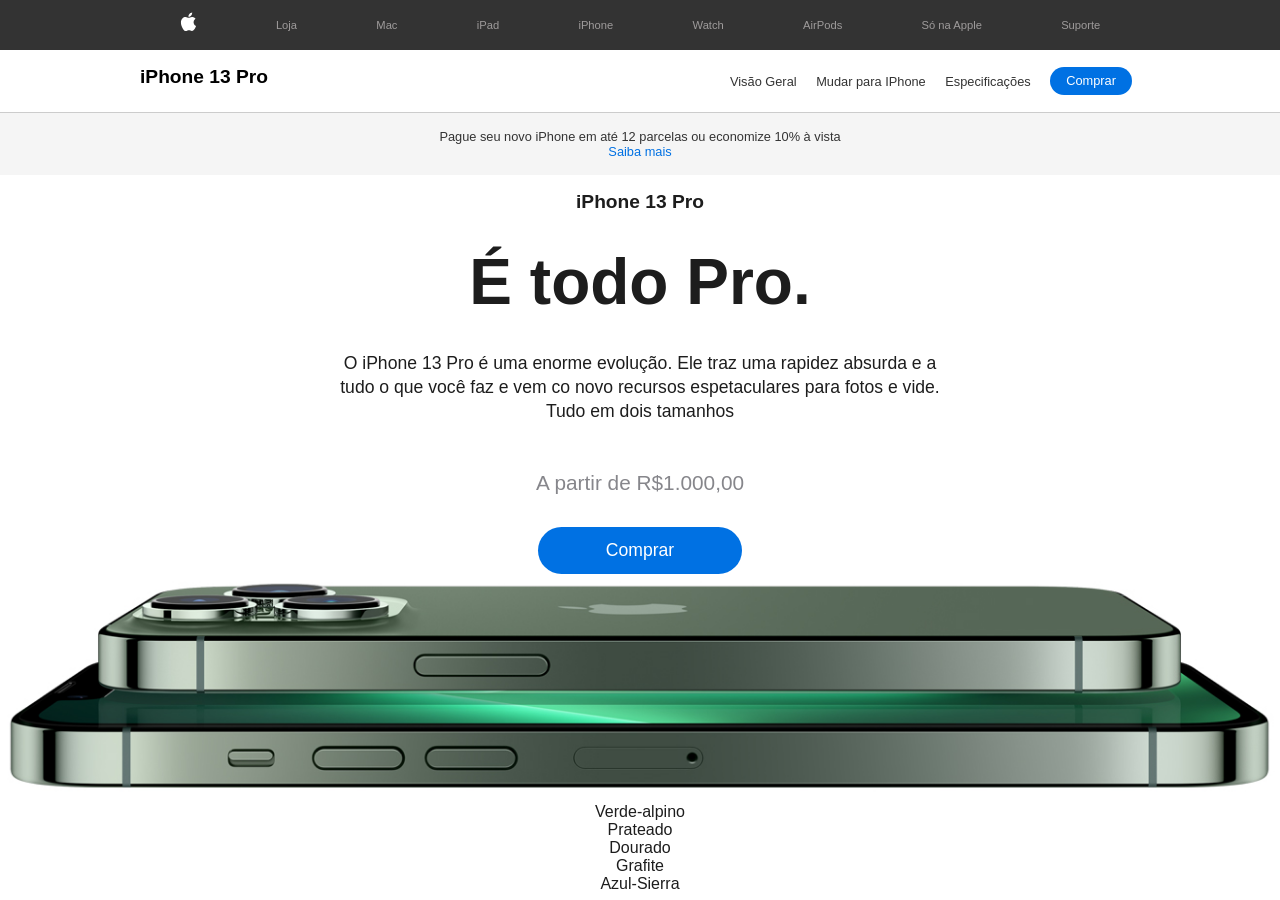
==== 14_proj/index.html @ 93173f79 "aula 24-11-2023" ====
<!DOCTYPE html>
<html lang="en">

<head>
    <meta charset="UTF-8">
    <meta name="viewport" content="width=device-width, initial-scale=1.0">
    <link rel="stylesheet" href="./css/style.css">
    <scrip src="./js/main.js" defer></scrip>
    <title>iPhone</title>
</head>

<body>
    <header>
        <nav>
            <ul id="navbar">
                <li id="logo">
                    <a href="#">
                        <img src="./img/logo_apple.svg">
                    </a>
                </li>
                <li>
                    <a href="#">Loja</a>
                </li>
                <li>
                    <a href="#">Mac</a>
                </li>
                <li>
                    <a href="#">iPad</a>
                </li>
                <li>
                    <a href="#">iPhone</a>
                </li>
                <li>
                    <a href="#">Watch</a>
                </li>
                <li>
                    <a href="#">AirPods</a>
                </li>
                <li>
                    <a href="#">Só na Apple</a>
                </li>
                <li>
                    <a href="#">Suporte</a>
                </li>
            </ul>
        </nav>
        <div id="bottom-header">
            <div id="bottom-header-inner">
                <h3>iPhone 13 Pro</h3>
                <div id="bottom-header-links">
                    <a href="#">Visão Geral</a>
                    <a href="#">Mudar para IPhone</a>
                    <a href="#">Especificações</a>
                    <a href="#" class="btn">Comprar</a>
                </div>
            </div>
        </div>
    </header>
    <div id="ribbon">
        <p>Pague seu novo iPhone em até 12 parcelas ou economize 10% à vista</p>
        <a href="#">Saiba mais</a>
    </div>
    <main id="main-content">
        <h1 id="title">iPhone 13 Pro</h1>
        <p id="subtitle">É todo Pro.</p>
        <p id="description">
            O iPhone 13 Pro é uma enorme evolução. Ele traz uma rapidez absurda e a tudo o que você faz e vem co novo
            recursos espetaculares para fotos e vide. Tudo em dois tamanhos
        </p>
        <p id="price"> A partir de R$1.000,00

        </p>
        <a href="#" class="btn"> Comprar</a>
        <img id="product-image" src="./img/iphone_green.jpg" alt="Iphone 13">
        <div id="image-picker">
            <ul>
                <li id="green">
                    <span class="color selected"></span>
                    <span class="description">Verde-alpino</span>
                </li>
                <li id="silver">
                    <span class="color"></span>
                    <span class="description">Prateado</span>
                </li>
                <li id="golden">
                    <span class="color"></span>
                    <span class="description">Dourado</span>
                </li>
                <li id="grafite">
                    <span class="color"></span>
                    <span class="description">Grafite</span>
                </li>
                <li id="blue">
                    <span class="color"></span>
                    <span class="description">Azul-Sierra</span>
                </li>
            </ul>
        </div>

    </main>
</body>

</html>
---- 14_proj/css/style.css ----
* {
    margin: 0;
    padding: 0;
    font-family: Verdana, Geneva, Tahoma, sans-serif;
}

ul {
    list-style: none;
}

a {
    text-decoration: none;
}

/* Navbar */

header nav{
    background-color: #333;
}

#navbar {
    display: flex;
    justify-content: space-around;
    align-items: center;
    font-size: 0.7rem;
    padding: 0 1rem;
    max-width: 1000px;
    margin: 0 auto;
}

#navbar a{
    color: #9e9b9b;
    transform: 4s;
}

#navbar a:hover{
    color:rgb(255, 255, 255);
}

#bottom-header{
    font-size: 0.8rem;
    padding: 1rem;
    border-bottom: 1px solid #ccc;
}
#bottom-header h3{
    font-size: 1.2rem;
}

#bottom-header a{
    color: #333;
}
#bottom-header-inner {
    max-width: 1000px;
    margin: 0 auto;
    display: flex;
    justify-content: space-between;
    align-items: center;
    

}
#bottom-header-inner .btn,
.btn{
    background:#0071e3;
    color:#ffff;
    border-radius: 10rem;
    padding: 0.4rem 1rem;
}
#bottom-header-inner h3{
    margin-bottom: 0.5rem;
}

#bottom-header-inner a{
    margin: 0 0.5rem;
}

/* Conteudo */

#ribbon{
    background-color: #f5f5f5;
    text-align: center;
    padding: 1rem;
    color:#333;
    font-size: 0.8rem;
}

#ribbon a{
    color:#0071e3;
}

#main-content{
    text-align: center;
    color:#1d1d1d;
    display: flex;
    flex-direction: column;
    justify-content: center;
}

#main-content #title{
    margin:1rem;
    font-size: 1.2rem;
}

#main-content #subtitle{
    margin:1rem;
    font-size: 4rem;
    font-weight:bolder;
}

#main-content #description{
    max-width: 600px;
    margin: 1rem auto;
    font-size: 1.1rem;
    line-height: 1.5rem;
}

#main-content #price{
    color:#86868b;
    font-size: 1.3rem;
    margin: 2rem;
}

#main-content .btn{
    font-size: 1.1rem;
    padding: 0.8rem 1.4rem;
    align-self: center;
    width: 10rem;
}

#main-content #product-image{

}
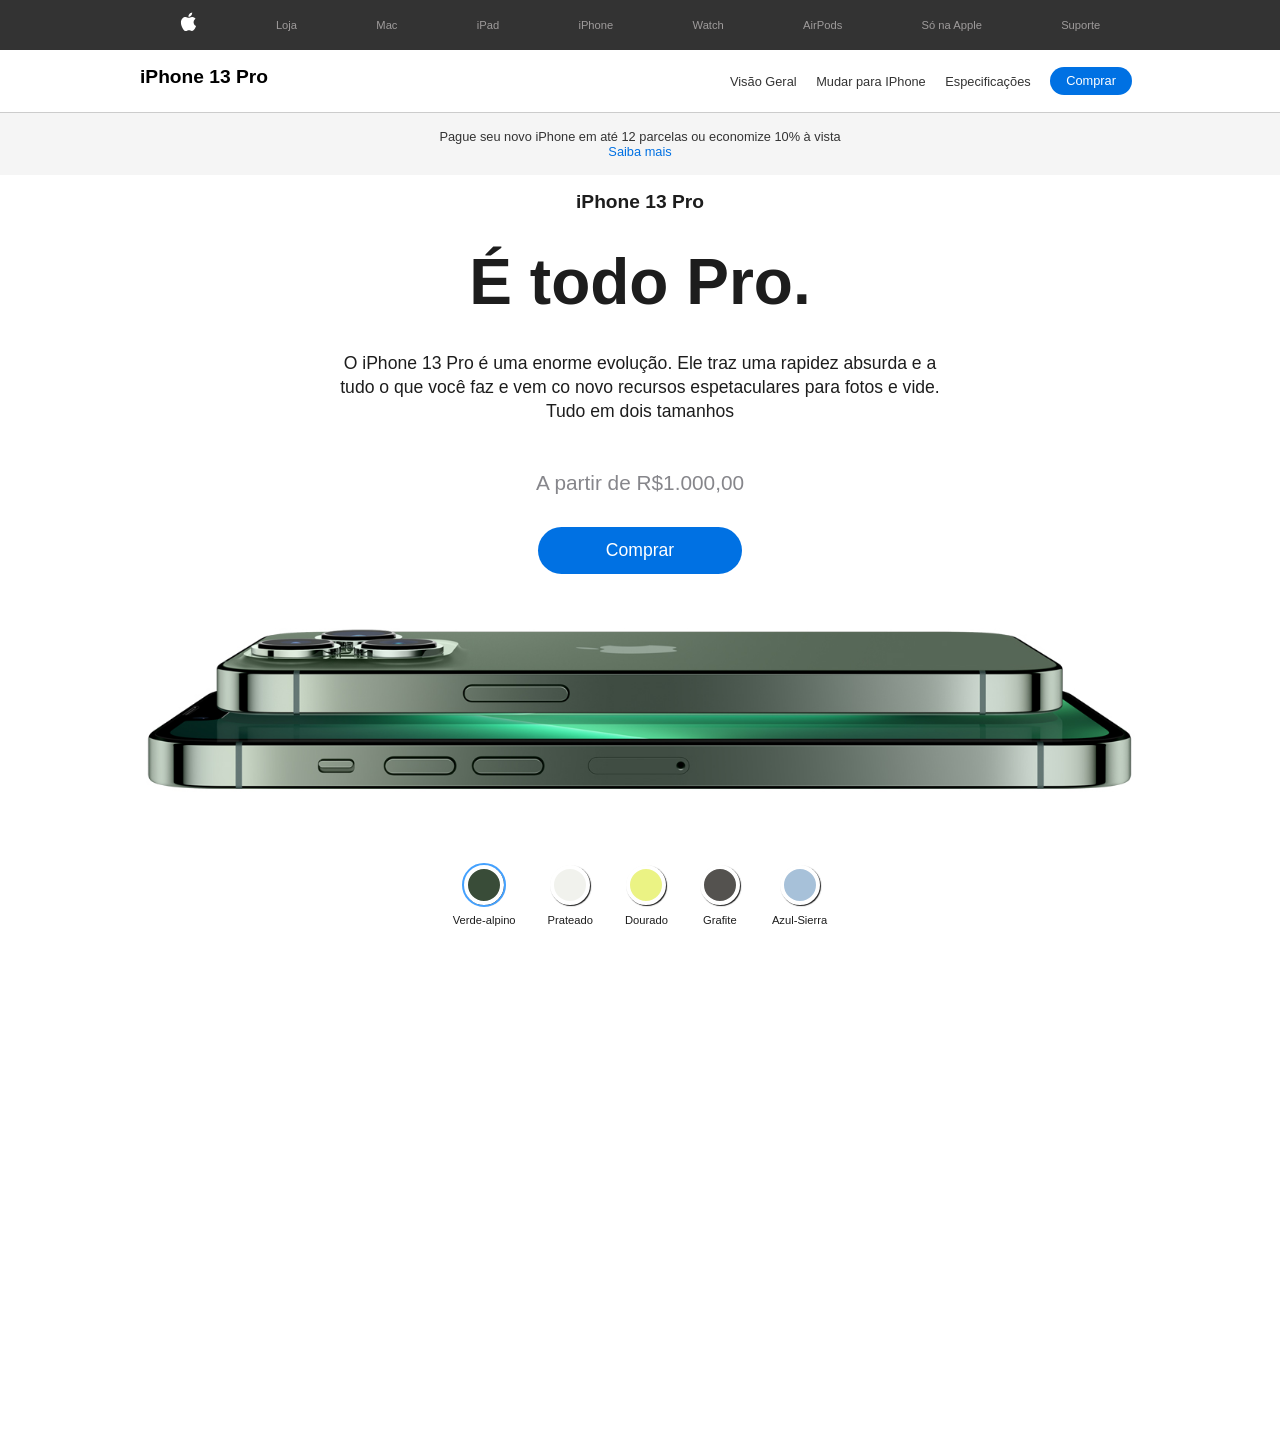
==== commit b6916a65: "aula 27/11/2023" ====
--- a/14_proj/index.html
+++ b/14_proj/index.html
@@ -1,11 +1,11 @@
 <!DOCTYPE html>
-<html lang="en">
+<html lang="pt-BR">
 
 <head>
     <meta charset="UTF-8">
     <meta name="viewport" content="width=device-width, initial-scale=1.0">
     <link rel="stylesheet" href="./css/style.css">
-    <scrip src="./js/main.js" defer></scrip>
+    <script src="./js/main.js" defer></script>
     <title>iPhone</title>
 </head>
 
@@ -96,8 +96,7 @@
                 </li>
             </ul>
         </div>
-
     </main>
+    
 </body>
-
 </html>
--- a/14_proj/css/style.css
+++ b/14_proj/css/style.css
@@ -126,6 +126,87 @@
     width: 10rem;
 }
 
-#main-content #product-image{
+#main-content #product-image {
+    max-width: 1000px;
+    margin: 3rem auto;
+    opacity: 1;
+    transition: 0.5s;
+  }
+   
+  #main-content #product-image.changing {
+    opacity: 0.5;
+  }
+   
+  #image-picker {
+    margin-bottom: 500px;
+  }
+   
+  #image-picker ul {
+    display: flex;
+    justify-content: center;
+  }
+   
+  #image-picker li {
+    margin: 1rem;
+    display: flex;
+    flex-direction: column;
+    align-items: center;
+    cursor: pointer;
+  }
+   
+  #image-picker li .color {
+    width: 2rem;
+    height: 2rem;
+    border-radius: 50%;
+    box-shadow: 1px 1px 1px;
+    border: 4px solid #fff;
+    pointer-events: none;
+  }
+   
+  #image-picker li .description {
+    font-size: 0.7rem;
+    color: #1d1d1d;
+    margin-top: 0.6rem;
+  }
+   
+  #green .color{
+    background-color: #394c38;
+  }
+  #silver .color{
+    background-color: #f1f2ed;
+  }
+  #golden .color{
+    background-color: #ebf384;
+  }
+  #grafite .color{
+    background-color: #54524f;
+  }
+  #blue .color{
+    background-color: #a7c1d9;
+  }
+   
+  .selected{
+    outline: 2px solid #43a1ff;
+  }
+@media (max-width:480px) {
+    #navbar li{
+        display:none;
+    }
+    #navbar #logo{
+        display:flex;
+    }
+    #bottom-header-links a{
+        display: none;
+    }
+    #bottom-header-links .btn{
+     display: flex;
+    }
+    #main-content{
+        padding:2rem;
+        overflow: hidden;
+    }
+    #main-content #subtitle{
+        font-size:3rem;
+    }
 
 }
